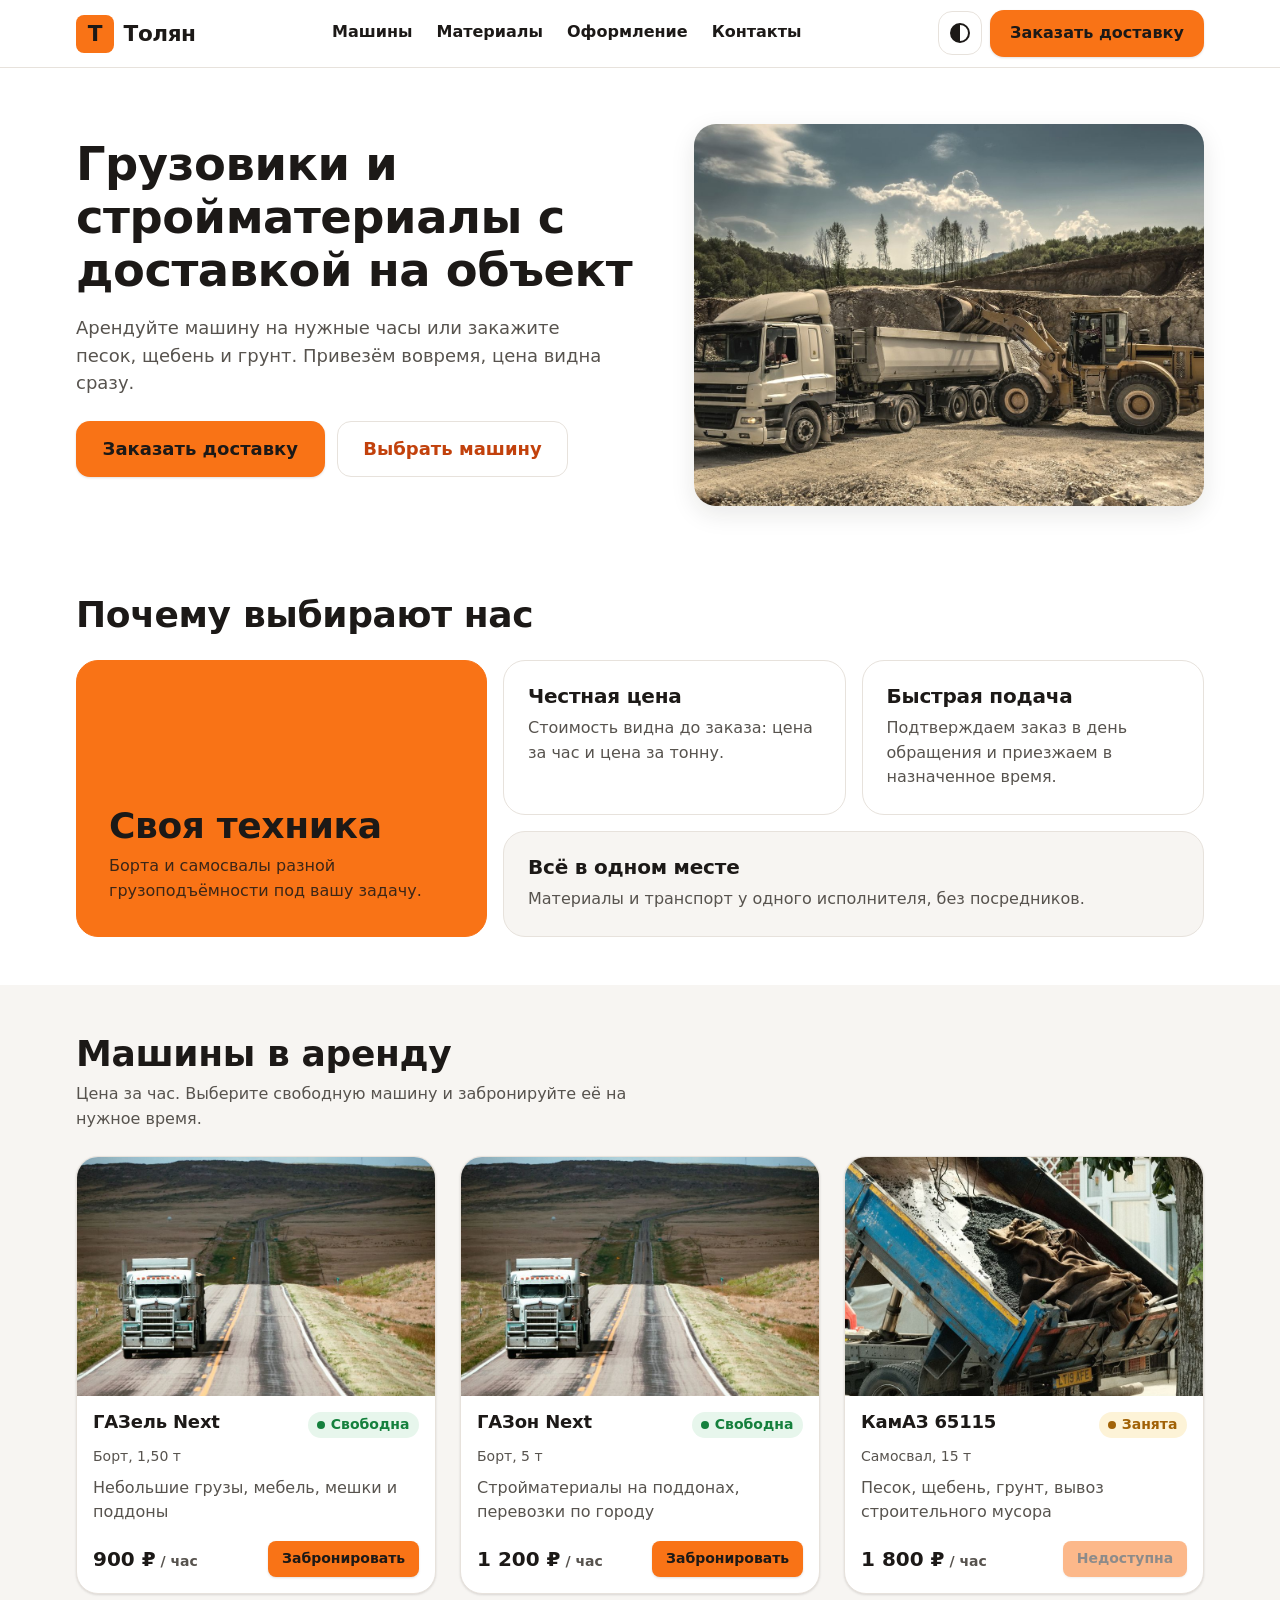
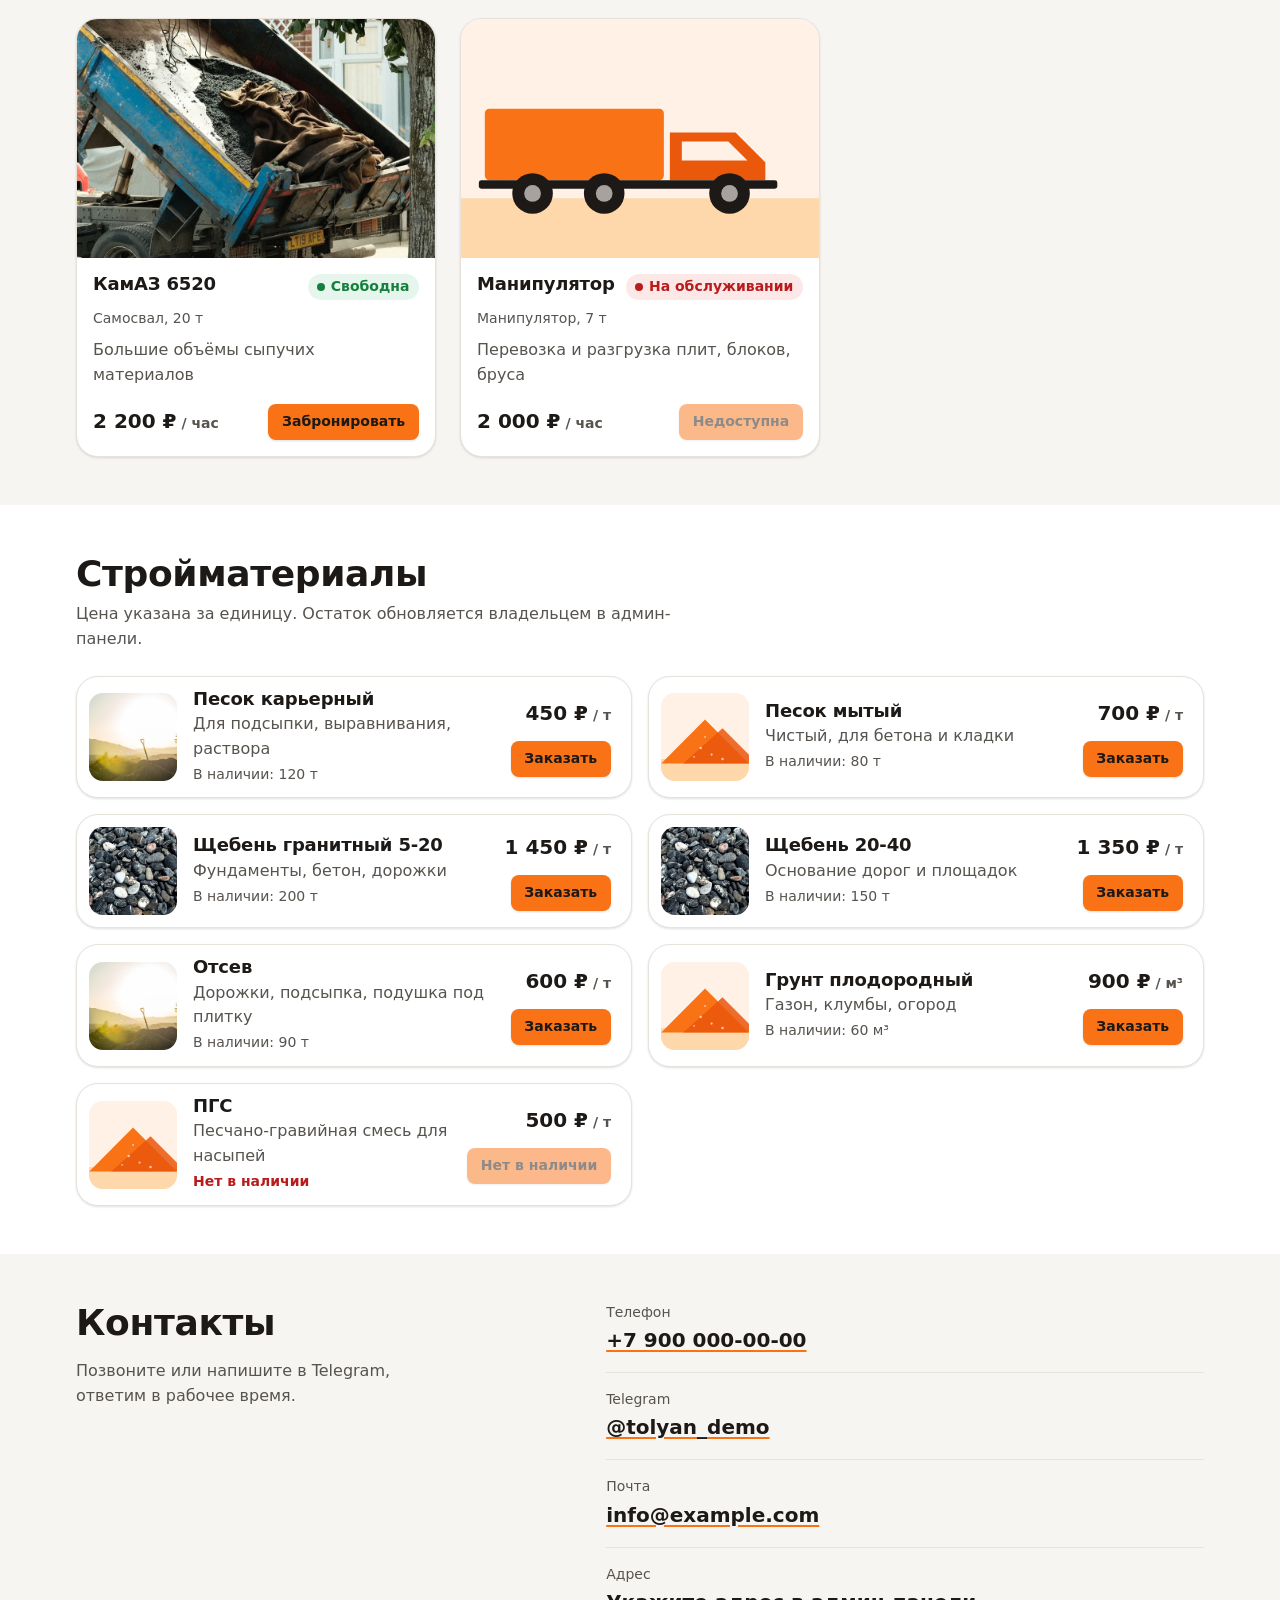
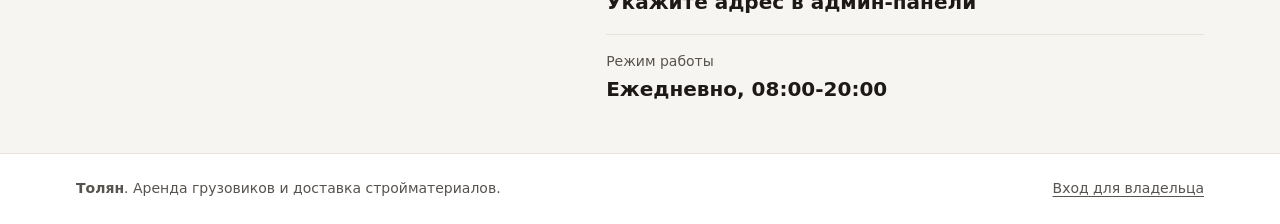
==== index.html @ a89f0455 "Stage 2: public page (hero, advantages, trucks, materials, contacts) Co-Authored-By: Claude Sonnet 5" ====
<!doctype html>
<html lang="ru" data-theme="light">
<head>
  <meta charset="utf-8">
  <meta name="viewport" content="width=device-width, initial-scale=1">
  <title>Толян: аренда грузовиков и доставка стройматериалов</title>
  <meta name="description" content="Аренда грузовиков по часам и доставка песка, щебня, отсева и грунта. Цены и наличие видны сразу, заказ за пару минут.">
  <meta name="theme-color" content="#f97316">
  <link rel="icon" href="data:image/svg+xml,%3Csvg xmlns='http://www.w3.org/2000/svg' viewBox='0 0 32 32'%3E%3Crect width='32' height='32' rx='7' fill='%23f97316'/%3E%3Ctext x='16' y='23' font-family='Arial' font-weight='800' font-size='20' text-anchor='middle' fill='%231c1917'%3E%D0%A2%3C/text%3E%3C/svg%3E">
  <link rel="preload" as="image" href="assets/img/hero.jpg">
  <link rel="stylesheet" href="css/tokens.css">
  <link rel="stylesheet" href="css/base.css">
  <link rel="stylesheet" href="css/site.css">
  <script src="js/theme.js"></script>
</head>
<body>
  <a class="skip-link" href="#main">К содержимому</a>

  <header class="site-header" id="top">
    <div class="container header-inner">
      <a class="logo" href="#top" aria-label="Толян, на главную">
        <span class="logo-mark" aria-hidden="true">Т</span>
        <span class="logo-text" data-setting="company_name">Толян</span>
      </a>

      <nav class="main-nav" id="main-nav" aria-label="Разделы сайта">
        <a href="#trucks">Машины</a>
        <a href="#materials">Материалы</a>
        <a href="#order">Оформление</a>
        <a href="#contacts">Контакты</a>
      </nav>

      <div class="header-actions">
        <button class="icon-btn theme-toggle" type="button" data-theme-toggle aria-pressed="false" aria-label="Включить тёмную тему">
          <span class="theme-icon" aria-hidden="true"></span>
        </button>
        <a class="btn btn-primary header-cta" href="#order">Заказать доставку</a>
        <button class="icon-btn nav-toggle" type="button" id="nav-toggle" aria-expanded="false" aria-controls="main-nav" aria-label="Открыть меню">
          <span class="burger" aria-hidden="true"></span>
        </button>
      </div>
    </div>
  </header>

  <main id="main">
    <section class="hero">
      <div class="container hero-grid">
        <div class="hero-copy">
          <h1 data-setting="hero_title">Грузовики и стройматериалы с доставкой на объект</h1>
          <p class="hero-lead" data-setting="hero_subtitle">Арендуйте машину на нужные часы или закажите песок, щебень и грунт. Привезём вовремя, цена видна сразу.</p>
          <div class="hero-cta">
            <a class="btn btn-primary btn-lg" href="#order">Заказать доставку</a>
            <a class="btn btn-outline btn-lg" href="#trucks">Выбрать машину</a>
          </div>
        </div>
        <figure class="hero-media">
          <img id="hero-image" src="assets/img/hero.jpg" width="1400" height="933"
               alt="Самосвал загружается щебнем из ковша фронтального погрузчика в карьере" fetchpriority="high">
        </figure>
      </div>
    </section>

    <section class="section" id="advantages" aria-labelledby="adv-title">
      <div class="container">
        <h2 id="adv-title" class="reveal">Почему выбирают нас</h2>
        <div class="adv-grid" id="adv-grid"></div>
      </div>
    </section>

    <section class="section section-alt" id="trucks" aria-labelledby="trucks-title">
      <div class="container">
        <div class="section-head reveal">
          <h2 id="trucks-title">Машины в аренду</h2>
          <p class="muted">Цена за час. Выберите свободную машину и забронируйте её на нужное время.</p>
        </div>
        <div class="truck-grid" id="truck-grid" aria-live="polite">
          <div class="skeleton skeleton-card"></div><div class="skeleton skeleton-card"></div><div class="skeleton skeleton-card"></div>
        </div>
      </div>
    </section>

    <section class="section" id="materials" aria-labelledby="materials-title">
      <div class="container">
        <div class="section-head reveal">
          <h2 id="materials-title">Стройматериалы</h2>
          <p class="muted">Цена указана за единицу. Остаток обновляется владельцем в админ-панели.</p>
        </div>
        <div class="material-grid" id="material-grid" aria-live="polite">
          <div class="skeleton skeleton-row"></div><div class="skeleton skeleton-row"></div><div class="skeleton skeleton-row"></div><div class="skeleton skeleton-row"></div>
        </div>
      </div>
    </section>

    <!-- Секция #order (форма доставки) добавляется на этапе 3. -->

    <section class="section section-alt" id="contacts" aria-labelledby="contacts-title">
      <div class="container contacts-grid">
        <div class="reveal">
          <h2 id="contacts-title">Контакты</h2>
          <p class="muted contacts-lead">Позвоните или напишите в Telegram, ответим в рабочее время.</p>
        </div>
        <dl class="contact-list reveal" id="contact-list"></dl>
      </div>
    </section>
  </main>

  <footer class="site-footer">
    <div class="container footer-inner">
      <span><strong data-setting="company_name">Толян</strong>. <span data-setting="footer_text">Аренда грузовиков и доставка стройматериалов.</span></span>
      <a href="admin.html">Вход для владельца</a>
    </div>
  </footer>

  <div class="toast-host" id="toast-host" role="status" aria-live="polite"></div>

  <script src="js/config.js"></script>
  <script src="js/lib/calc.js"></script>
  <script src="js/lib/validate.js"></script>
  <script src="js/lib/order-message.js"></script>
  <script src="js/seed.js"></script>
  <script src="js/store.js"></script>
  <script src="js/ui.js"></script>
  <script src="js/site.js"></script>
</body>
</html>
---- css/tokens.css ----
/* Дизайн-токены «Толян»: светлая тема по умолчанию, тёмная через [data-theme="dark"]. */
:root {
  color-scheme: light;

  --bg: #ffffff;
  --surface: #ffffff;
  --surface-2: #f7f5f2;
  --text: #1c1917;
  --muted: #57534e;
  --border: #e7e2dc;

  --accent: #f97316;          /* заливки: на нём тёмный текст, контраст ~7:1 */
  --accent-hover: #ea580c;
  --on-accent: #1c1917;
  --accent-text: #c2410c;     /* оранжевый текст на светлом фоне, контраст ~5.2:1 */
  --accent-soft: #fff1e6;

  --ok: #15803d;      --ok-soft: #e7f6ec;
  --warn: #a16207;    --warn-soft: #fdf3d7;
  --danger: #b91c1c;  --danger-soft: #fde8e8;

  --shadow-sm: 0 1px 2px rgba(28, 25, 23, .06), 0 1px 3px rgba(28, 25, 23, .08);
  --shadow-md: 0 8px 24px rgba(28, 25, 23, .10);
  --focus: 0 0 0 3px rgba(249, 115, 22, .45);

  --font: system-ui, -apple-system, "Segoe UI", Roboto, "Helvetica Neue", Arial, sans-serif;
  --fs-sm: .875rem;
  --fs-base: 1rem;
  --fs-lg: 1.125rem;
  --fs-h3: 1.25rem;
  --fs-h2: clamp(1.6rem, 1.2rem + 1.6vw, 2.25rem);
  --fs-h1: clamp(2rem, 1.3rem + 3vw, 3.5rem);

  --r-sm: 8px;
  --r-md: 14px;
  --r-lg: 22px;

  --space-1: .25rem; --space-2: .5rem; --space-3: .75rem; --space-4: 1rem;
  --space-5: 1.5rem; --space-6: 2rem; --space-7: 3rem; --space-8: 5rem;

  --container: 1160px;
  --gutter: 16px;
  --ease: cubic-bezier(.2, .7, .2, 1);
  --t: 200ms;
}

:root[data-theme="dark"] {
  color-scheme: dark;

  --bg: #12100e;
  --surface: #1b1816;
  --surface-2: #231f1c;
  --text: #f5f2ee;
  --muted: #b3aca4;
  --border: #36302b;

  --accent-text: #fb923c;
  --accent-soft: #3a2413;

  --ok: #4ade80;      --ok-soft: #12301e;
  --warn: #facc15;    --warn-soft: #362c0c;
  --danger: #f87171;  --danger-soft: #3a1515;

  --shadow-sm: 0 1px 2px rgba(0, 0, 0, .4);
  --shadow-md: 0 8px 24px rgba(0, 0, 0, .45);
}
---- css/base.css ----
/* Общая база: reset, типографика, кнопки, формы, карточки, модальные окна, toast, анимации. */
*, *::before, *::after { box-sizing: border-box; }
html { -webkit-text-size-adjust: 100%; scroll-behavior: smooth; scroll-padding-top: 84px; }
body {
  margin: 0; font-family: var(--font); font-size: var(--fs-base); line-height: 1.55;
  color: var(--text); background: var(--bg);
  transition: background-color var(--t) var(--ease), color var(--t) var(--ease);
}
img, svg { max-width: 100%; display: block; }
h1, h2, h3, p { margin: 0; }
h1, h2, h3 { line-height: 1.15; letter-spacing: -.01em; }
h1 { font-size: var(--fs-h1); font-weight: 800; }
h2 { font-size: var(--fs-h2); font-weight: 800; }
h3 { font-size: var(--fs-h3); font-weight: 700; }
a { color: var(--accent-text); text-underline-offset: 3px; }
button, input, select, textarea { font: inherit; color: inherit; }
:focus-visible { outline: none; box-shadow: var(--focus); border-radius: var(--r-sm); }
.container { width: 100%; max-width: var(--container); margin-inline: auto; padding-inline: var(--gutter); }
.sr-only { position: absolute; width: 1px; height: 1px; overflow: hidden; clip: rect(0 0 0 0); white-space: nowrap; }
[hidden] { display: none !important; }
.muted { color: var(--muted); }

/* Кнопки */
.btn {
  display: inline-flex; align-items: center; justify-content: center; gap: .5rem;
  min-height: 44px; padding: .65rem 1.2rem; border: 1px solid transparent; border-radius: var(--r-md);
  font-weight: 700; text-decoration: none; cursor: pointer; background: none;
  transition: transform var(--t) var(--ease), background-color var(--t) var(--ease),
              border-color var(--t) var(--ease), box-shadow var(--t) var(--ease);
}
.btn:hover { transform: translateY(-1px); }
.btn:active { transform: translateY(0); }
.btn[disabled], .btn[aria-disabled="true"] { opacity: .5; cursor: not-allowed; transform: none; }
.btn-primary { background: var(--accent); color: var(--on-accent); box-shadow: var(--shadow-sm); }
.btn-primary:hover { background: var(--accent-hover); box-shadow: var(--shadow-md); }
.btn-outline { border-color: var(--border); background: var(--surface); }
.btn-outline:hover { border-color: var(--accent); }
.btn-ghost:hover { background: var(--surface-2); }
.btn-danger { color: var(--danger); border-color: var(--border); background: var(--surface); }
.btn-danger:hover { border-color: var(--danger); background: var(--danger-soft); }
.btn-sm { min-height: 36px; padding: .35rem .8rem; font-size: var(--fs-sm); border-radius: var(--r-sm); }
.btn-lg { min-height: 52px; padding: .8rem 1.6rem; font-size: var(--fs-lg); }
.icon-btn {
  display: inline-grid; place-items: center; width: 44px; height: 44px; border-radius: var(--r-md);
  border: 1px solid var(--border); background: var(--surface); cursor: pointer;
  transition: border-color var(--t) var(--ease), background-color var(--t) var(--ease);
}
.icon-btn:hover { border-color: var(--accent); }

/* Формы */
.field { display: grid; gap: var(--space-2); }
.field > label, .label { font-weight: 600; font-size: var(--fs-sm); }
.input, .select, .textarea {
  width: 100%; min-height: 46px; padding: .6rem .85rem; border-radius: var(--r-sm);
  border: 1px solid var(--border); background: var(--surface);
  transition: border-color var(--t) var(--ease), box-shadow var(--t) var(--ease);
}
.textarea { min-height: 92px; resize: vertical; }
.input:hover, .select:hover, .textarea:hover { border-color: var(--muted); }
.input:focus, .select:focus, .textarea:focus { outline: none; border-color: var(--accent); box-shadow: var(--focus); }
.field.has-error .input, .field.has-error .select, .field.has-error .textarea { border-color: var(--danger); }
.field-error { color: var(--danger); font-size: var(--fs-sm); min-height: 0; }
.field-hint { color: var(--muted); font-size: var(--fs-sm); }
.form-grid { display: grid; gap: var(--space-4); }
@media (min-width: 640px) { .form-grid.cols-2 { grid-template-columns: 1fr 1fr; } .span-2 { grid-column: 1 / -1; } }
.form-alert {
  padding: .75rem 1rem; border-radius: var(--r-sm); background: var(--danger-soft);
  color: var(--danger); font-weight: 600;
}

/* Карточки и бейджи */
.card {
  background: var(--surface); border: 1px solid var(--border); border-radius: var(--r-lg);
  box-shadow: var(--shadow-sm); overflow: hidden;
  transition: transform var(--t) var(--ease), box-shadow var(--t) var(--ease), border-color var(--t) var(--ease);
}
.card.is-hoverable:hover { transform: translateY(-3px); box-shadow: var(--shadow-md); border-color: var(--accent); }
.badge {
  display: inline-flex; align-items: center; gap: .35rem; padding: .15rem .6rem; border-radius: 999px;
  font-size: var(--fs-sm); font-weight: 700; background: var(--surface-2); color: var(--muted);
}
.badge::before { content: ""; width: .5rem; height: .5rem; border-radius: 50%; background: currentColor; }
.badge-ok { background: var(--ok-soft); color: var(--ok); }
.badge-warn { background: var(--warn-soft); color: var(--warn); }
.badge-danger { background: var(--danger-soft); color: var(--danger); }
.badge-accent { background: var(--accent-soft); color: var(--accent-text); }

/* Модальное окно */
.modal-backdrop {
  position: fixed; inset: 0; z-index: 100; display: grid; place-items: center; padding: var(--space-4);
  background: rgba(12, 10, 9, .55); backdrop-filter: blur(3px);
  animation: fade-in var(--t) var(--ease);
}
.modal {
  width: 100%; max-width: 520px; max-height: calc(100dvh - 2rem); overflow: auto;
  background: var(--surface); border: 1px solid var(--border); border-radius: var(--r-lg);
  box-shadow: var(--shadow-md); padding: var(--space-5);
  animation: pop-in 260ms var(--ease);
}
.modal-head { display: flex; align-items: start; justify-content: space-between; gap: var(--space-4); margin-bottom: var(--space-4); }
.modal-actions { display: flex; flex-wrap: wrap; gap: var(--space-3); margin-top: var(--space-5); }
body.modal-open { overflow: hidden; }

/* Toast */
.toast-host { position: fixed; z-index: 200; right: var(--gutter); bottom: var(--gutter); display: grid; gap: .5rem; max-width: min(420px, calc(100vw - 2 * var(--gutter))); }
.toast {
  padding: .75rem 1rem; border-radius: var(--r-md); background: var(--text); color: var(--bg);
  box-shadow: var(--shadow-md); font-weight: 600; animation: pop-in 220ms var(--ease);
}
.toast.is-error { background: var(--danger); color: #fff; }

/* Анимации */
@keyframes fade-in { from { opacity: 0; } to { opacity: 1; } }
@keyframes pop-in { from { opacity: 0; transform: translateY(10px) scale(.98); } to { opacity: 1; transform: none; } }
.reveal { opacity: 0; transform: translateY(18px); transition: opacity 600ms var(--ease), transform 600ms var(--ease); }
.reveal.is-visible { opacity: 1; transform: none; }

@media (prefers-reduced-motion: reduce) {
  html { scroll-behavior: auto; }
  *, *::before, *::after { animation-duration: .001ms !important; transition-duration: .001ms !important; }
  .reveal { opacity: 1; transform: none; }
  .btn:hover, .card.is-hoverable:hover { transform: none; }
}
---- css/site.css ----
/* Публичная страница. Радиусы: кнопки и поля 8-14px, карточки и фото 22px (правило из tokens.css). */
.skip-link {
  position: absolute; left: var(--gutter); top: -60px; z-index: 300; padding: .6rem 1rem;
  background: var(--text); color: var(--bg); border-radius: var(--r-sm); transition: top var(--t) var(--ease);
}
.skip-link:focus { top: var(--gutter); }

/* Шапка */
.site-header {
  position: sticky; top: 0; z-index: 50; height: 68px;
  background: color-mix(in srgb, var(--bg) 90%, transparent);
  backdrop-filter: blur(10px); -webkit-backdrop-filter: blur(10px);
  border-bottom: 1px solid var(--border);
}
.header-inner { display: flex; align-items: center; justify-content: space-between; gap: var(--space-4); height: 100%; }
.logo { display: inline-flex; align-items: center; gap: .6rem; text-decoration: none; color: var(--text); font-weight: 800; font-size: 1.35rem; letter-spacing: -.02em; }
.logo-mark {
  display: grid; place-items: center; width: 38px; height: 38px; border-radius: var(--r-sm);
  background: var(--accent); color: var(--on-accent); font-weight: 800;
}
.main-nav { display: none; gap: var(--space-5); }
.main-nav a { color: var(--text); text-decoration: none; font-weight: 600; padding: .4rem 0; border-bottom: 2px solid transparent; transition: border-color var(--t) var(--ease), color var(--t) var(--ease); }
.main-nav a:hover { border-color: var(--accent); color: var(--accent-text); }
.header-actions { display: flex; align-items: center; gap: var(--space-2); }
.header-cta { display: none; }

.theme-icon { width: 20px; height: 20px; border-radius: 50%; border: 2px solid var(--text); background: linear-gradient(90deg, var(--text) 50%, transparent 50%); }
.burger, .burger::before, .burger::after { display: block; width: 20px; height: 2px; background: var(--text); border-radius: 2px; transition: transform var(--t) var(--ease), opacity var(--t) var(--ease); }
.burger { position: relative; }
.burger::before, .burger::after { content: ""; position: absolute; left: 0; }
.burger::before { top: -6px; } .burger::after { top: 6px; }
.nav-toggle[aria-expanded="true"] .burger { background: transparent; }
.nav-toggle[aria-expanded="true"] .burger::before { transform: translateY(6px) rotate(45deg); }
.nav-toggle[aria-expanded="true"] .burger::after { transform: translateY(-6px) rotate(-45deg); }

@media (max-width: 899px) {
  .main-nav {
    position: absolute; top: 68px; left: 0; right: 0; flex-direction: column; gap: 0;
    background: var(--bg); border-bottom: 1px solid var(--border); box-shadow: var(--shadow-md);
    padding: var(--space-2) var(--gutter) var(--space-4);
  }
  .main-nav.is-open { display: flex; }
  .main-nav a { padding: .9rem 0; border-bottom: 1px solid var(--border); font-size: var(--fs-lg); }
}
@media (min-width: 900px) {
  .main-nav { display: flex; }
  .header-cta { display: inline-flex; }
  .nav-toggle { display: none; }
}

/* Герой: текст слева, фото справа */
.hero { padding: var(--space-6) 0 var(--space-7); }
.hero-grid { display: grid; gap: var(--space-6); align-items: center; }
.hero-copy { display: grid; gap: var(--space-4); }
.hero h1 { font-size: clamp(2rem, 1.2rem + 2.2vw, 2.9rem); }
.hero-lead { font-size: var(--fs-lg); color: var(--muted); max-width: 46ch; }
.hero-cta { display: flex; flex-wrap: wrap; gap: var(--space-3); margin-top: var(--space-2); }
.hero-media { margin: 0; }
.hero-media img { width: 100%; height: auto; aspect-ratio: 3 / 2; object-fit: cover; border-radius: var(--r-lg); box-shadow: var(--shadow-md); }
@media (min-width: 900px) {
  .hero { padding: var(--space-7) 0; }
  .hero-grid { grid-template-columns: 1.15fr 1fr; gap: var(--space-6); }
  .hero-media img { aspect-ratio: 4 / 3; transform: translateY(8px); }
}

/* Секции */
.section { padding: var(--space-7) 0; }
.section-alt { background: var(--surface-2); }
.section h2 { margin-bottom: var(--space-4); }
.section-head { display: grid; gap: var(--space-2); margin-bottom: var(--space-5); }
.section-head h2 { margin-bottom: 0; }
.section-head p { max-width: 60ch; }

/* Преимущества: асимметричная сетка, 4 блока = 4 ячейки */
.adv-grid { display: grid; gap: var(--space-4); margin-top: var(--space-5); }
.adv-item { padding: var(--space-5); border-radius: var(--r-lg); border: 1px solid var(--border); background: var(--surface); display: grid; gap: var(--space-2); align-content: start; }
.adv-item h3 { font-size: var(--fs-h3); }
.adv-item p { color: var(--muted); }
.adv-item:nth-child(1) { background: var(--accent); border-color: var(--accent); color: var(--on-accent); }
.adv-item:nth-child(1) p { color: var(--on-accent); opacity: .85; }
.adv-item:nth-child(1) h3 { font-size: var(--fs-h2); }
.adv-item:nth-child(4) { background: var(--surface-2); }
@media (min-width: 900px) {
  .adv-grid { grid-template-columns: 1.2fr 1fr 1fr; grid-template-rows: auto auto; }
  .adv-item:nth-child(1) { grid-row: 1 / 3; padding: var(--space-6); align-content: end; }
  .adv-item:nth-child(4) { grid-column: 2 / 4; }
}

/* Машины */
.truck-grid { display: grid; gap: var(--space-5); grid-template-columns: repeat(auto-fill, minmax(min(100%, 300px), 1fr)); }
.truck-card { display: flex; flex-direction: column; }
.truck-card img { width: 100%; aspect-ratio: 3 / 2; object-fit: cover; background: var(--surface-2); }
.truck-body { display: grid; gap: var(--space-2); padding: var(--space-4); flex: 1; align-content: start; }
.truck-title { display: flex; align-items: start; justify-content: space-between; gap: var(--space-2); }
.truck-title h3 { font-size: var(--fs-lg); }
.truck-meta { color: var(--muted); font-size: var(--fs-sm); }
.truck-foot { display: flex; align-items: center; justify-content: space-between; gap: var(--space-3); padding: 0 var(--space-4) var(--space-4); }
.price { font-weight: 800; font-size: var(--fs-h3); white-space: nowrap; }
.price small { font-size: var(--fs-sm); font-weight: 600; color: var(--muted); }

/* Материалы: горизонтальные строки, другая композиция, чем у машин */
.material-grid { display: grid; gap: var(--space-4); grid-template-columns: repeat(auto-fill, minmax(min(100%, 440px), 1fr)); }
.material-row { display: grid; grid-template-columns: 88px 1fr; gap: var(--space-4); padding: var(--space-3); align-items: center; }
.material-row img { width: 88px; height: 88px; object-fit: cover; border-radius: var(--r-md); background: var(--surface-2); }
.material-main { display: grid; gap: .15rem; min-width: 0; }
.material-main h3 { font-size: var(--fs-lg); }
.material-stock { font-size: var(--fs-sm); color: var(--muted); }
.material-stock.is-out { color: var(--danger); font-weight: 600; }
.material-buy { grid-column: 1 / -1; display: flex; align-items: center; justify-content: space-between; gap: var(--space-3); padding: 0 var(--space-1) var(--space-1); }
@media (min-width: 560px) {
  .material-row { grid-template-columns: 88px 1fr auto; }
  .material-buy { grid-column: auto; flex-direction: column; align-items: flex-end; padding: 0 var(--space-2) 0 0; }
}

/* Скелетоны и пустое состояние */
.skeleton { border-radius: var(--r-lg); background: linear-gradient(90deg, var(--surface-2) 25%, var(--border) 50%, var(--surface-2) 75%); background-size: 200% 100%; animation: shimmer 1.4s linear infinite; }
.skeleton-card { height: 340px; } .skeleton-row { height: 112px; }
@keyframes shimmer { from { background-position: 200% 0; } to { background-position: -200% 0; } }
.empty-state { grid-column: 1 / -1; padding: var(--space-6); border: 1px dashed var(--border); border-radius: var(--r-lg); text-align: center; color: var(--muted); }

/* Контакты */
.contacts-grid { display: grid; gap: var(--space-6); }
.contacts-lead { margin-top: var(--space-2); max-width: 36ch; }
.contact-list { margin: 0; display: grid; gap: var(--space-4); }
.contact-item { display: grid; gap: .1rem; padding-bottom: var(--space-4); border-bottom: 1px solid var(--border); }
.contact-item:last-child { border-bottom: 0; padding-bottom: 0; }
.contact-item dt { color: var(--muted); font-size: var(--fs-sm); }
.contact-item dd { margin: 0; font-size: var(--fs-h3); font-weight: 700; overflow-wrap: anywhere; }
.contact-item a { color: var(--text); text-decoration-color: var(--accent); text-decoration-thickness: 2px; }
.contact-item a:hover { color: var(--accent-text); }
@media (min-width: 900px) { .contacts-grid { grid-template-columns: 1fr 1.2fr; } }

/* Подвал */
.site-footer { padding: var(--space-5) 0; border-top: 1px solid var(--border); color: var(--muted); font-size: var(--fs-sm); }
.footer-inner { display: flex; flex-wrap: wrap; justify-content: space-between; gap: var(--space-3); }
.site-footer a { color: var(--muted); }
.site-footer a:hover { color: var(--accent-text); }
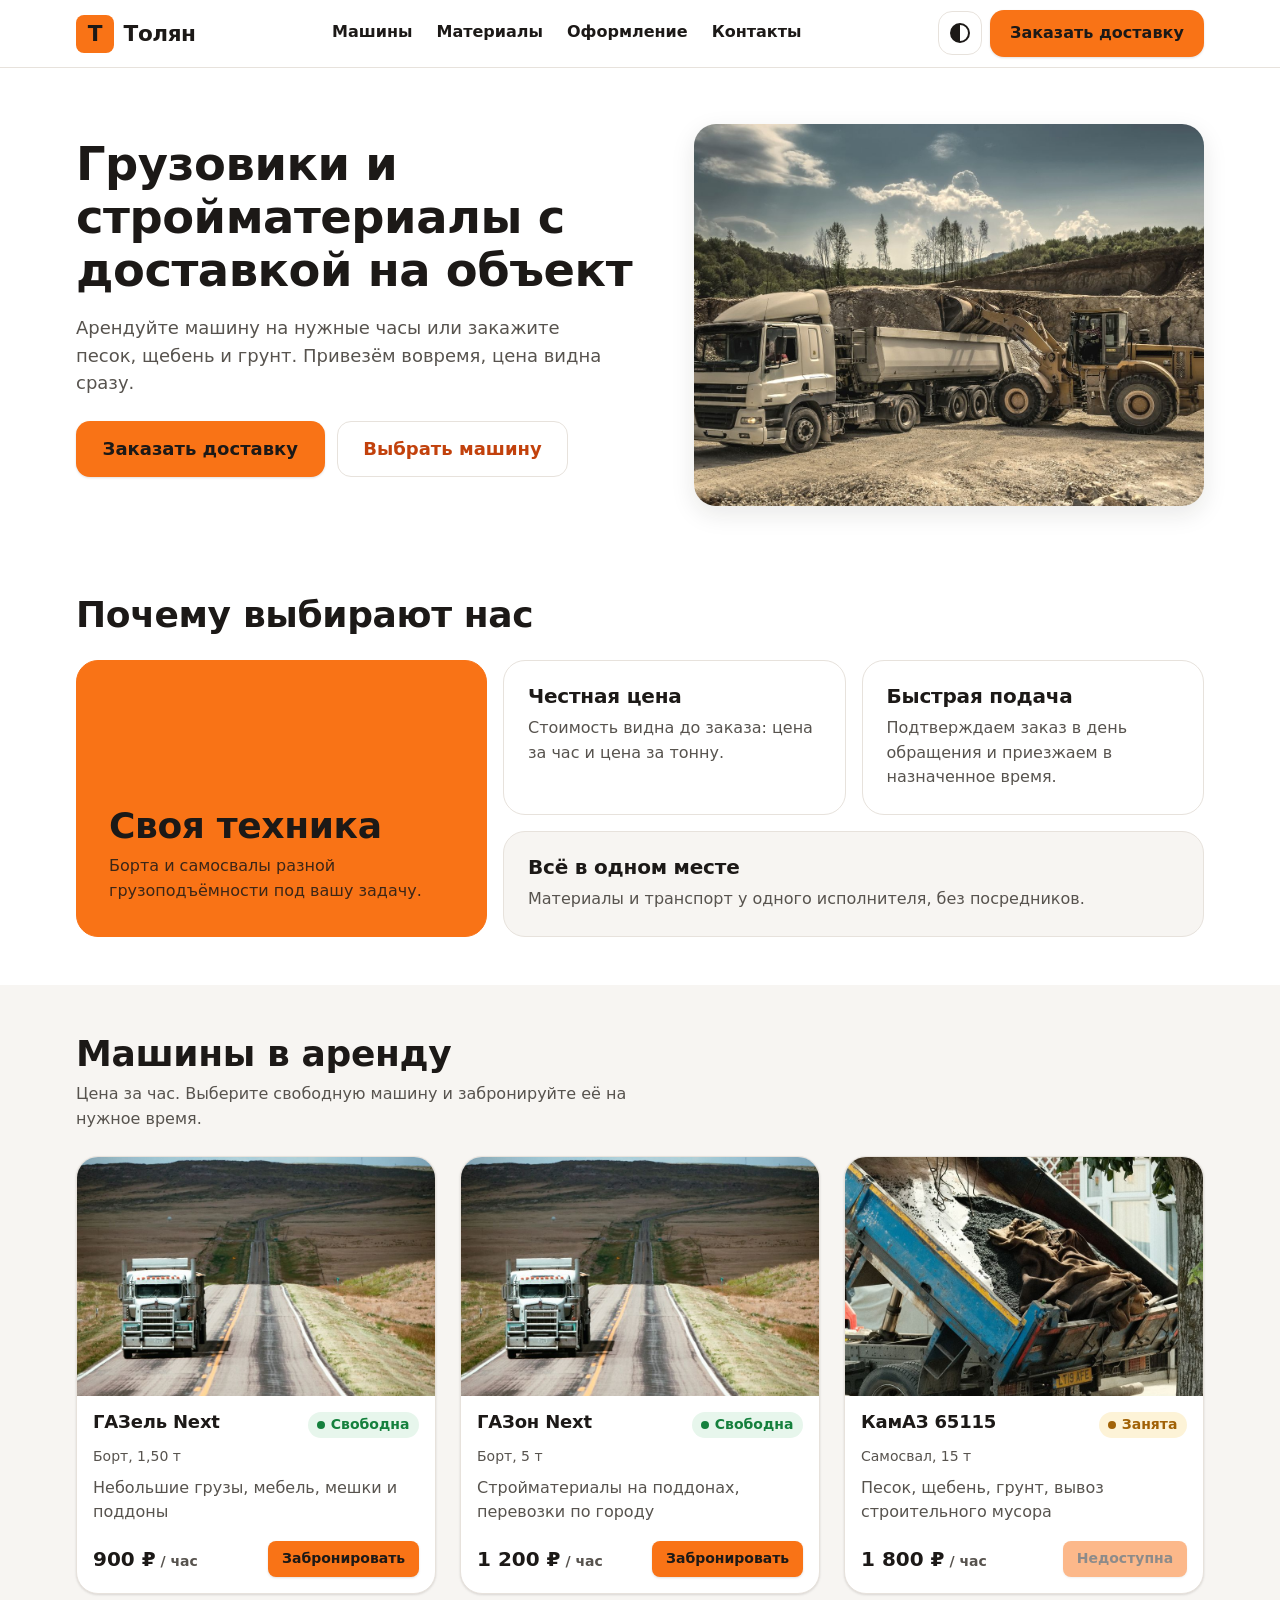
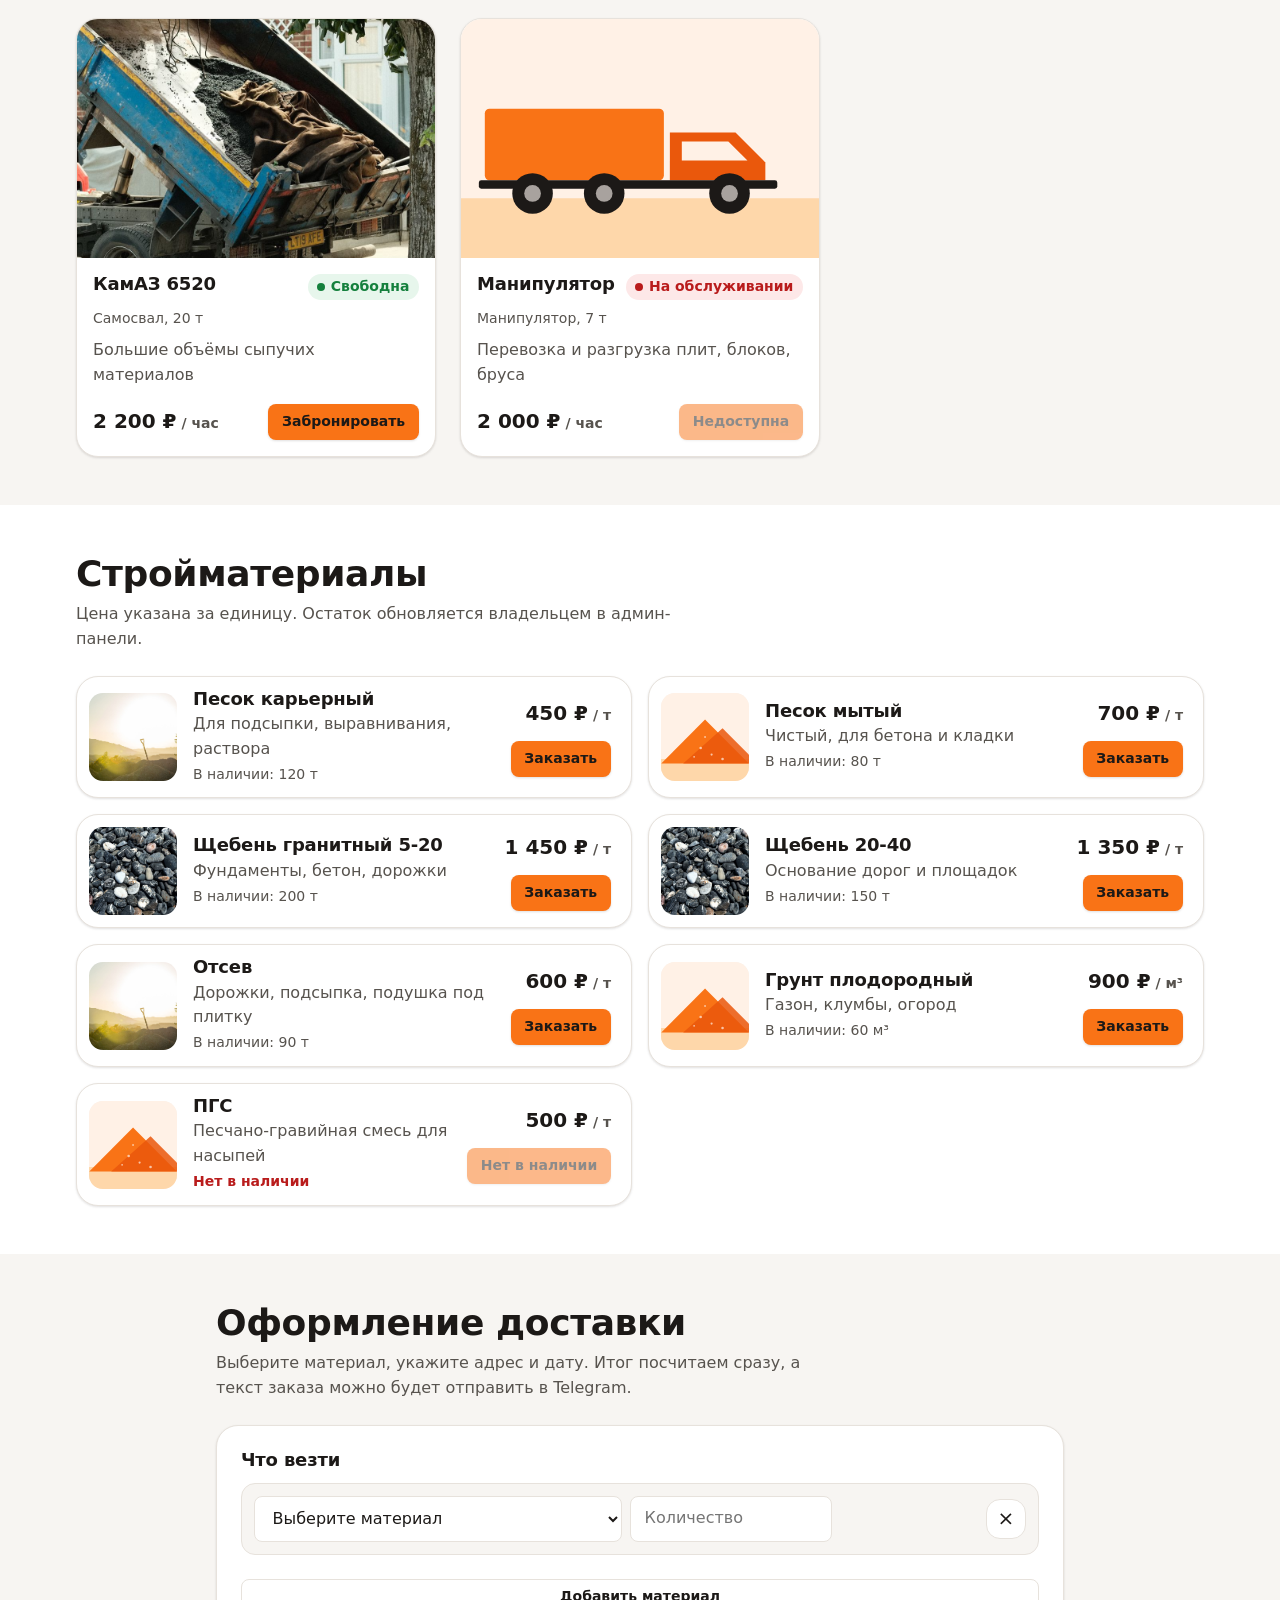
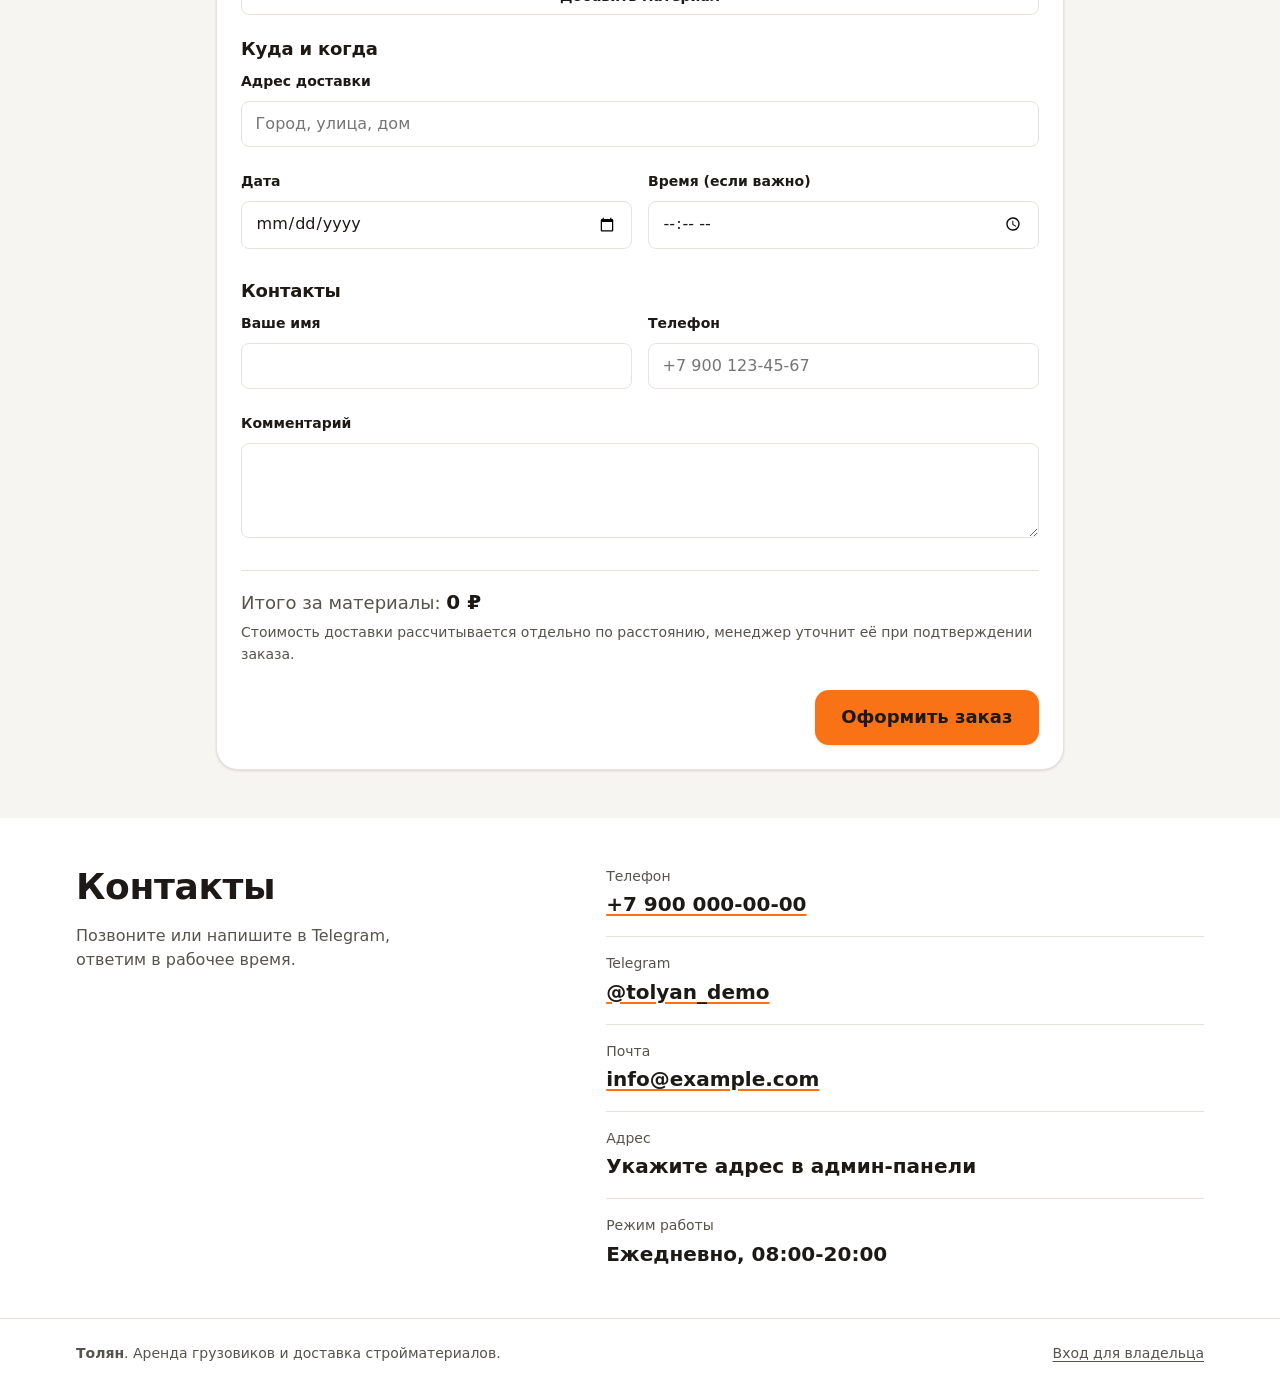
==== commit 1adc2f97: "Stage 3: orders (truck booking, delivery form, done modal, Telegram) Co-Authored-By: Claude Sonnet 5" ====
--- a/index.html
+++ b/index.html
@@ -91,9 +91,17 @@
       </div>
     </section>
 
-    <!-- Секция #order (форма доставки) добавляется на этапе 3. -->
+    <section class="section section-alt" id="order" aria-labelledby="order-title">
+      <div class="container order-wrap">
+        <div class="section-head reveal">
+          <h2 id="order-title">Оформление доставки</h2>
+          <p class="muted">Выберите материал, укажите адрес и дату. Итог посчитаем сразу, а текст заказа можно будет отправить в Telegram.</p>
+        </div>
+        <div id="delivery-host"><div class="skeleton skeleton-card"></div></div>
+      </div>
+    </section>
 
-    <section class="section section-alt" id="contacts" aria-labelledby="contacts-title">
+    <section class="section" id="contacts" aria-labelledby="contacts-title">
       <div class="container contacts-grid">
         <div class="reveal">
           <h2 id="contacts-title">Контакты</h2>
@@ -121,5 +129,6 @@
   <script src="js/store.js"></script>
   <script src="js/ui.js"></script>
   <script src="js/site.js"></script>
+  <script src="js/orders.js"></script>
 </body>
 </html>
--- a/css/site.css
+++ b/css/site.css
@@ -118,6 +118,38 @@
 @keyframes shimmer { from { background-position: 200% 0; } to { background-position: -200% 0; } }
 .empty-state { grid-column: 1 / -1; padding: var(--space-6); border: 1px dashed var(--border); border-radius: var(--r-lg); text-align: center; color: var(--muted); }
 
+/* Оформление доставки и модальные формы */
+.order-wrap { max-width: 880px; }
+.order-card { display: grid; gap: var(--space-5); padding: var(--space-5); background: var(--surface); border: 1px solid var(--border); border-radius: var(--r-lg); box-shadow: var(--shadow-sm); }
+.order-block { display: grid; gap: var(--space-3); }
+.order-block h3 { font-size: var(--fs-lg); }
+.lines { display: grid; gap: var(--space-3); }
+.line-row { display: grid; gap: var(--space-2); grid-template-columns: 1fr auto; align-items: center; padding: var(--space-3); border: 1px solid var(--border); border-radius: var(--r-md); background: var(--surface-2); }
+.line-row .select { grid-column: 1 / -1; }
+.line-qty { display: flex; align-items: center; gap: var(--space-2); min-width: 0; }
+.line-qty .input { min-width: 0; }
+.line-unit { min-width: 2ch; }
+.line-sum { font-weight: 700; text-align: right; grid-column: 1 / 2; }
+.line-remove { width: 40px; height: 40px; font-size: 1.25rem; }
+@media (min-width: 640px) {
+  .line-row { grid-template-columns: minmax(0, 1.6fr) minmax(0, 1fr) 110px 40px; }
+  .line-row .select { grid-column: auto; }
+  .line-sum { grid-column: auto; }
+}
+.order-total { display: grid; gap: var(--space-1); font-size: var(--fs-lg); padding-top: var(--space-4); border-top: 1px solid var(--border); }
+.order-total strong { font-size: var(--fs-h3); }
+.order-submit { display: flex; justify-content: flex-end; }
+.modal-form { margin-top: var(--space-3); }
+.order-text { font-family: ui-monospace, "Cascadia Mono", Consolas, monospace; font-size: var(--fs-sm); line-height: 1.5; margin: var(--space-3) 0; }
+.done-note { margin-top: var(--space-2); }
+.summary-list { margin: 0; display: grid; gap: var(--space-3); }
+.summary-list > div { display: grid; gap: .1rem; padding-bottom: var(--space-3); border-bottom: 1px solid var(--border); }
+.summary-list dt { color: var(--muted); font-size: var(--fs-sm); }
+.summary-list dd { margin: 0; font-weight: 600; overflow-wrap: anywhere; }
+.modal-title { font-size: var(--fs-h3); }
+.modal .form-alert { margin-top: var(--space-3); display: grid; gap: var(--space-2); justify-items: start; }
+.order-card .form-alert { display: grid; gap: var(--space-2); justify-items: start; }
+
 /* Контакты */
 .contacts-grid { display: grid; gap: var(--space-6); }
 .contacts-lead { margin-top: var(--space-2); max-width: 36ch; }
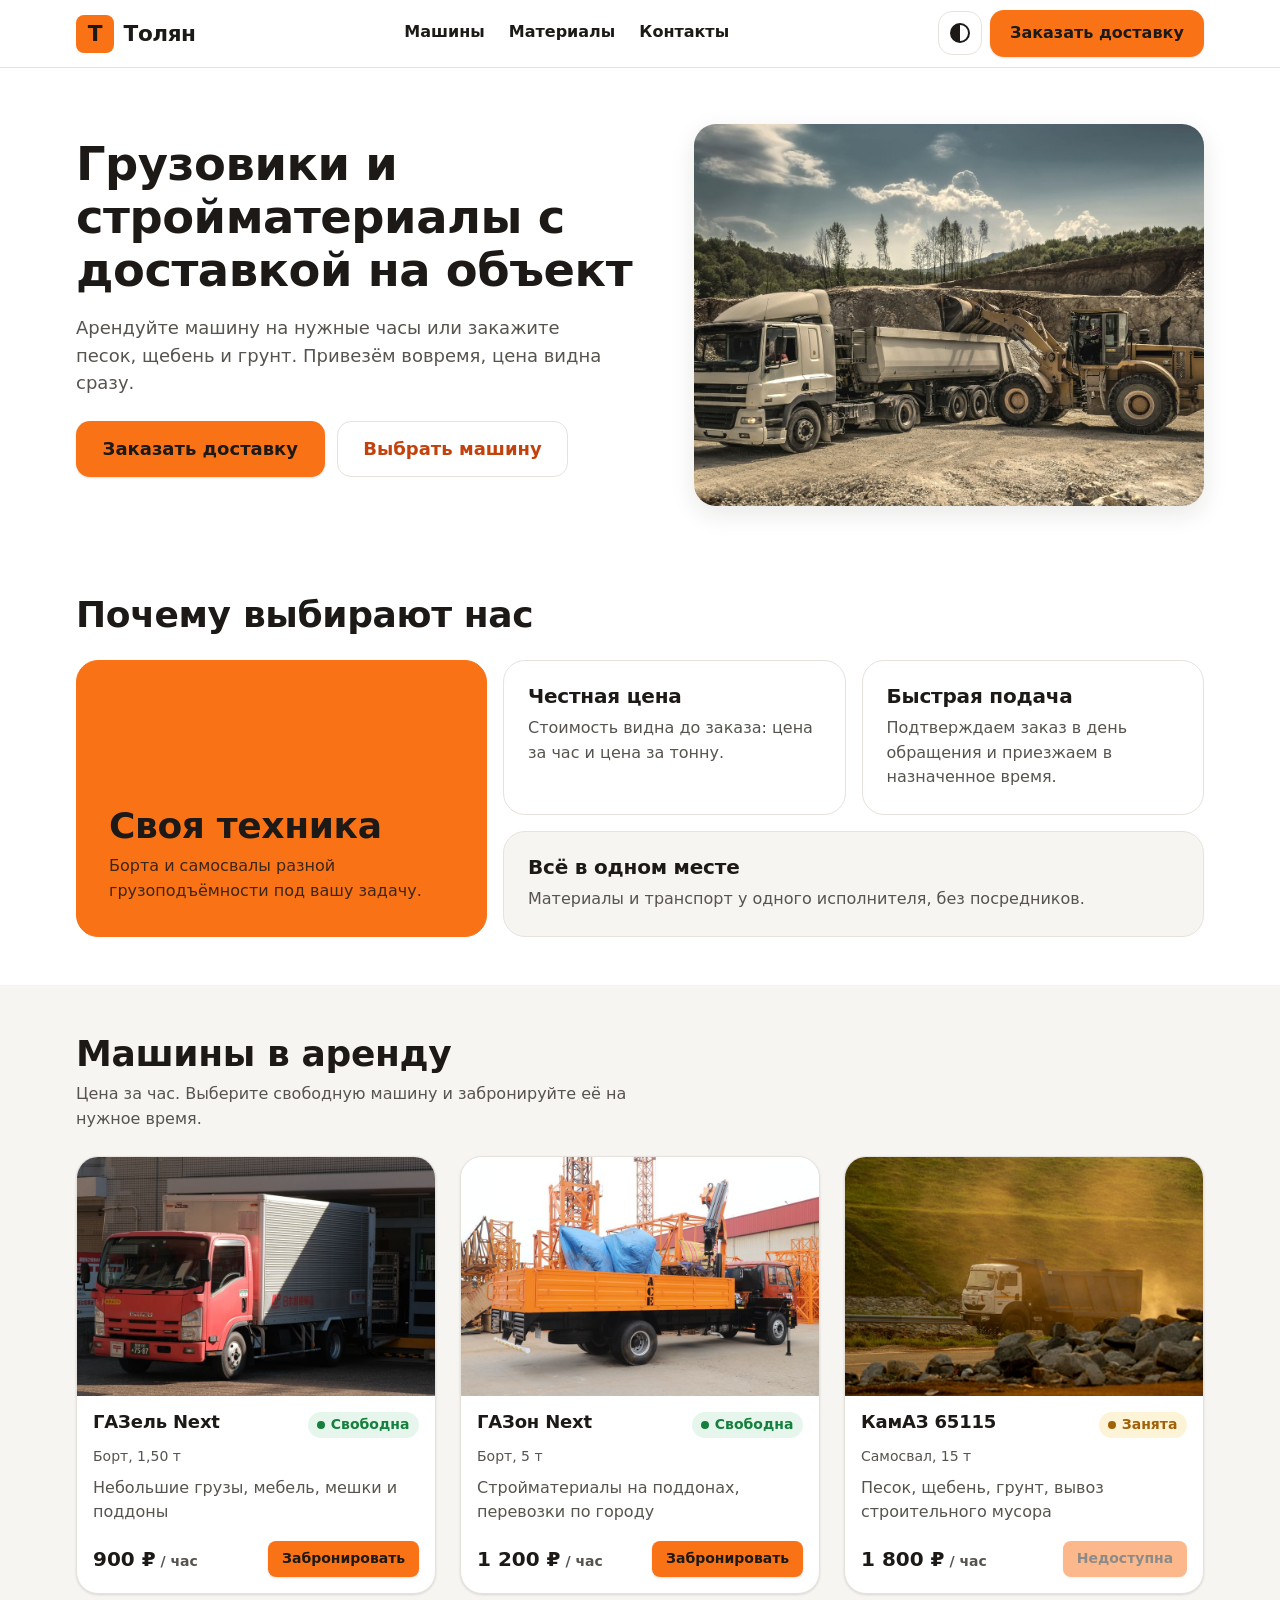
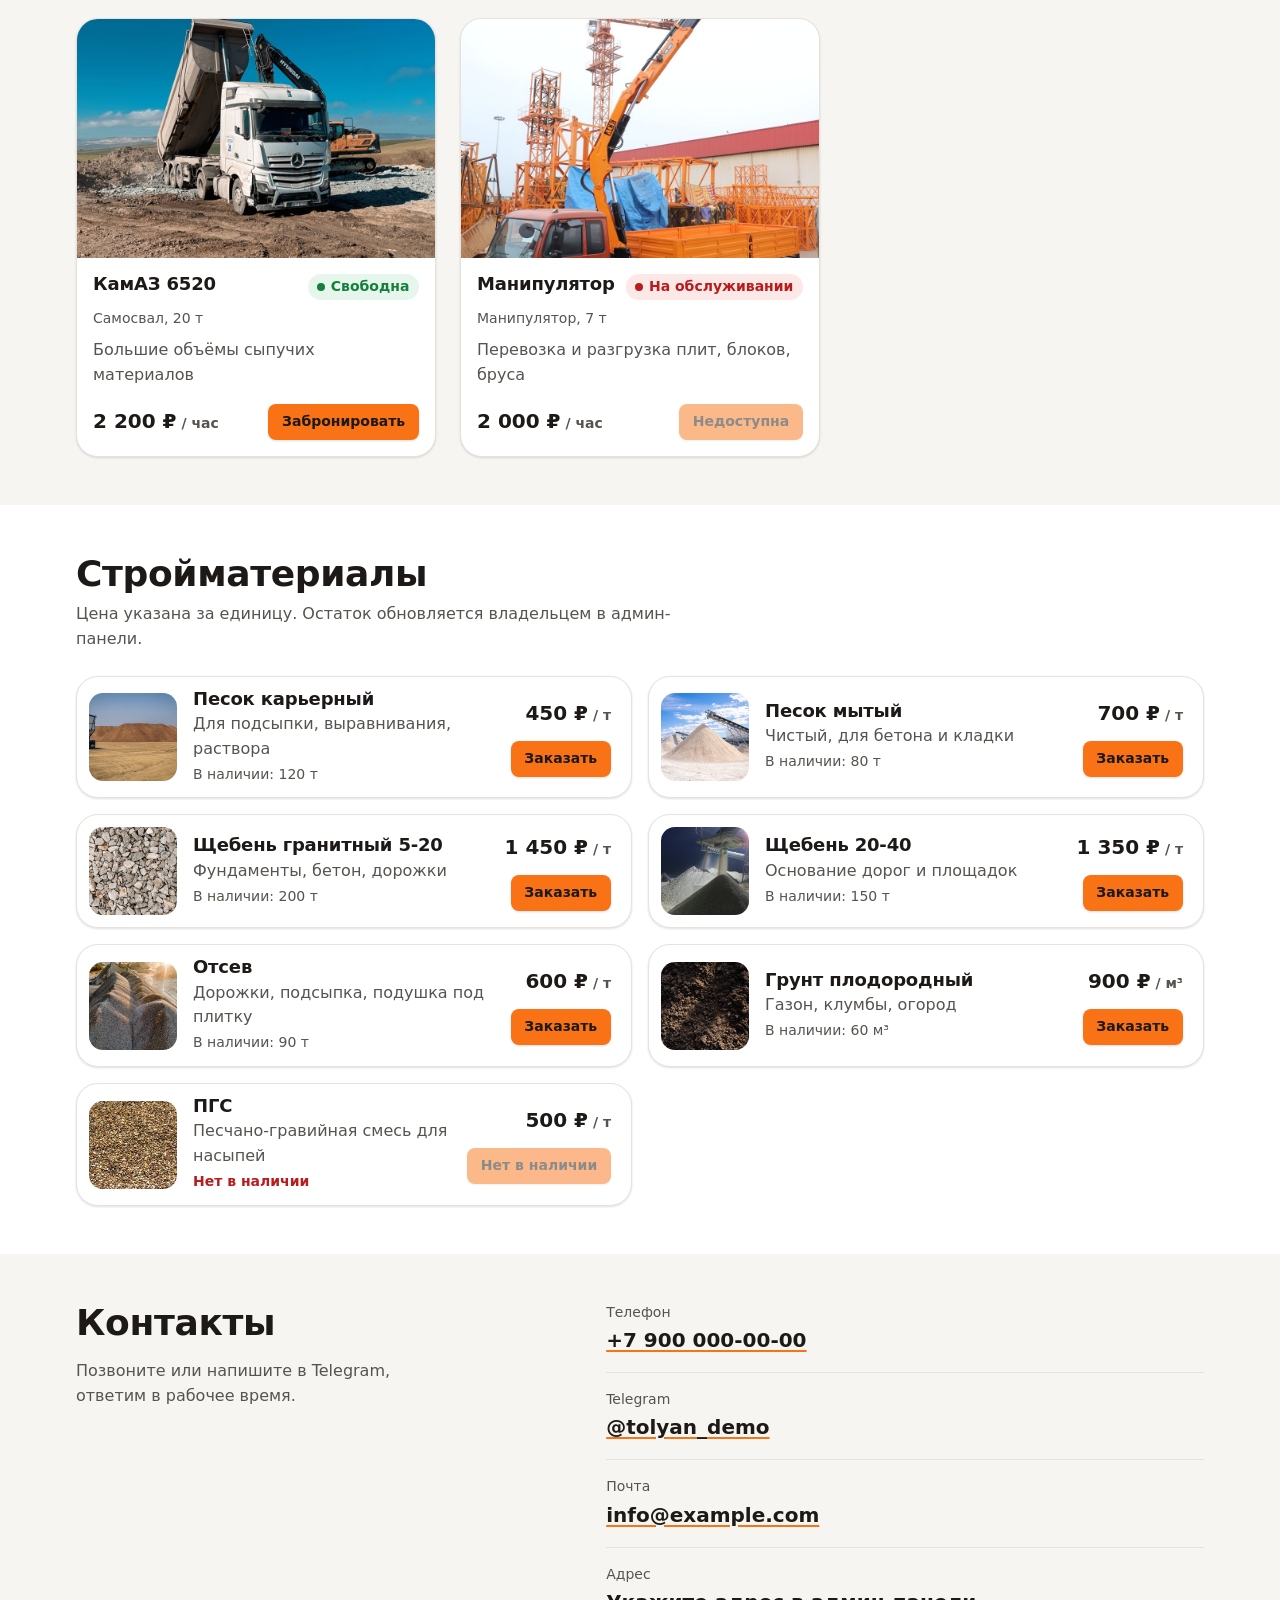
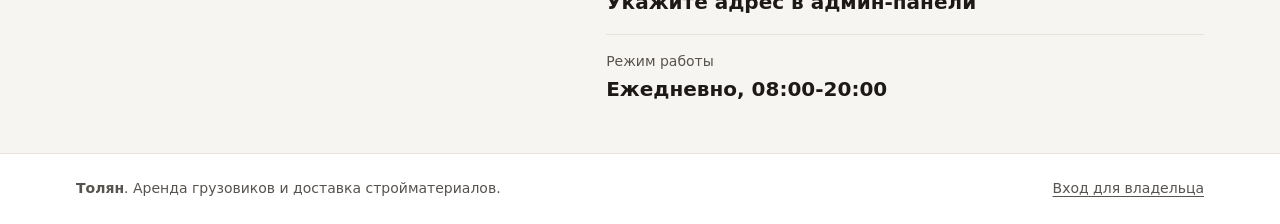
==== commit d34c69a1: "Delivery order form moved into a modal window Co-Authored-By: Claude Sonnet 5.5 <noreply@anthropic.c" ====
--- a/index.html
+++ b/index.html
@@ -26,15 +26,15 @@
       <nav class="main-nav" id="main-nav" aria-label="Разделы сайта">
         <a href="#trucks">Машины</a>
         <a href="#materials">Материалы</a>
-        <a href="#order">Оформление</a>
         <a href="#contacts">Контакты</a>
+        <button class="btn btn-primary nav-cta" type="button" data-open-delivery>Заказать доставку</button>
       </nav>
 
       <div class="header-actions">
         <button class="icon-btn theme-toggle" type="button" data-theme-toggle aria-pressed="false" aria-label="Включить тёмную тему">
           <span class="theme-icon" aria-hidden="true"></span>
         </button>
-        <a class="btn btn-primary header-cta" href="#order">Заказать доставку</a>
+        <button class="btn btn-primary header-cta" type="button" data-open-delivery>Заказать доставку</button>
         <button class="icon-btn nav-toggle" type="button" id="nav-toggle" aria-expanded="false" aria-controls="main-nav" aria-label="Открыть меню">
           <span class="burger" aria-hidden="true"></span>
         </button>
@@ -49,7 +49,7 @@
           <h1 data-setting="hero_title">Грузовики и стройматериалы с доставкой на объект</h1>
           <p class="hero-lead" data-setting="hero_subtitle">Арендуйте машину на нужные часы или закажите песок, щебень и грунт. Привезём вовремя, цена видна сразу.</p>
           <div class="hero-cta">
-            <a class="btn btn-primary btn-lg" href="#order">Заказать доставку</a>
+            <button class="btn btn-primary btn-lg" type="button" data-open-delivery>Заказать доставку</button>
             <a class="btn btn-outline btn-lg" href="#trucks">Выбрать машину</a>
           </div>
         </div>
@@ -91,17 +91,7 @@
       </div>
     </section>
 
-    <section class="section section-alt" id="order" aria-labelledby="order-title">
-      <div class="container order-wrap">
-        <div class="section-head reveal">
-          <h2 id="order-title">Оформление доставки</h2>
-          <p class="muted">Выберите материал, укажите адрес и дату. Итог посчитаем сразу, а текст заказа можно будет отправить в Telegram.</p>
-        </div>
-        <div id="delivery-host"><div class="skeleton skeleton-card"></div></div>
-      </div>
-    </section>
-
-    <section class="section" id="contacts" aria-labelledby="contacts-title">
+    <section class="section section-alt" id="contacts" aria-labelledby="contacts-title">
       <div class="container contacts-grid">
         <div class="reveal">
           <h2 id="contacts-title">Контакты</h2>
--- a/css/site.css
+++ b/css/site.css
@@ -119,7 +119,10 @@
 .empty-state { grid-column: 1 / -1; padding: var(--space-6); border: 1px dashed var(--border); border-radius: var(--r-lg); text-align: center; color: var(--muted); }
 
 /* Оформление доставки и модальные формы */
-.order-wrap { max-width: 880px; }
+.modal-wide { max-width: 720px; }
+.modal .order-card { padding: 0; border: 0; box-shadow: none; background: none; }
+.nav-cta { display: none; }
+@media (max-width: 899px) { .nav-cta { display: inline-flex; margin-top: var(--space-3); } }
 .order-card { display: grid; gap: var(--space-5); padding: var(--space-5); background: var(--surface); border: 1px solid var(--border); border-radius: var(--r-lg); box-shadow: var(--shadow-sm); }
 .order-block { display: grid; gap: var(--space-3); }
 .order-block h3 { font-size: var(--fs-lg); }
@@ -132,7 +135,7 @@
 .line-sum { font-weight: 700; text-align: right; grid-column: 1 / 2; }
 .line-remove { width: 40px; height: 40px; font-size: 1.25rem; }
 @media (min-width: 640px) {
-  .line-row { grid-template-columns: minmax(0, 1.6fr) minmax(0, 1fr) 110px 40px; }
+  .line-row { grid-template-columns: minmax(0, 1.6fr) minmax(0, 1fr) 110px; }
   .line-row .select { grid-column: auto; }
   .line-sum { grid-column: auto; }
 }
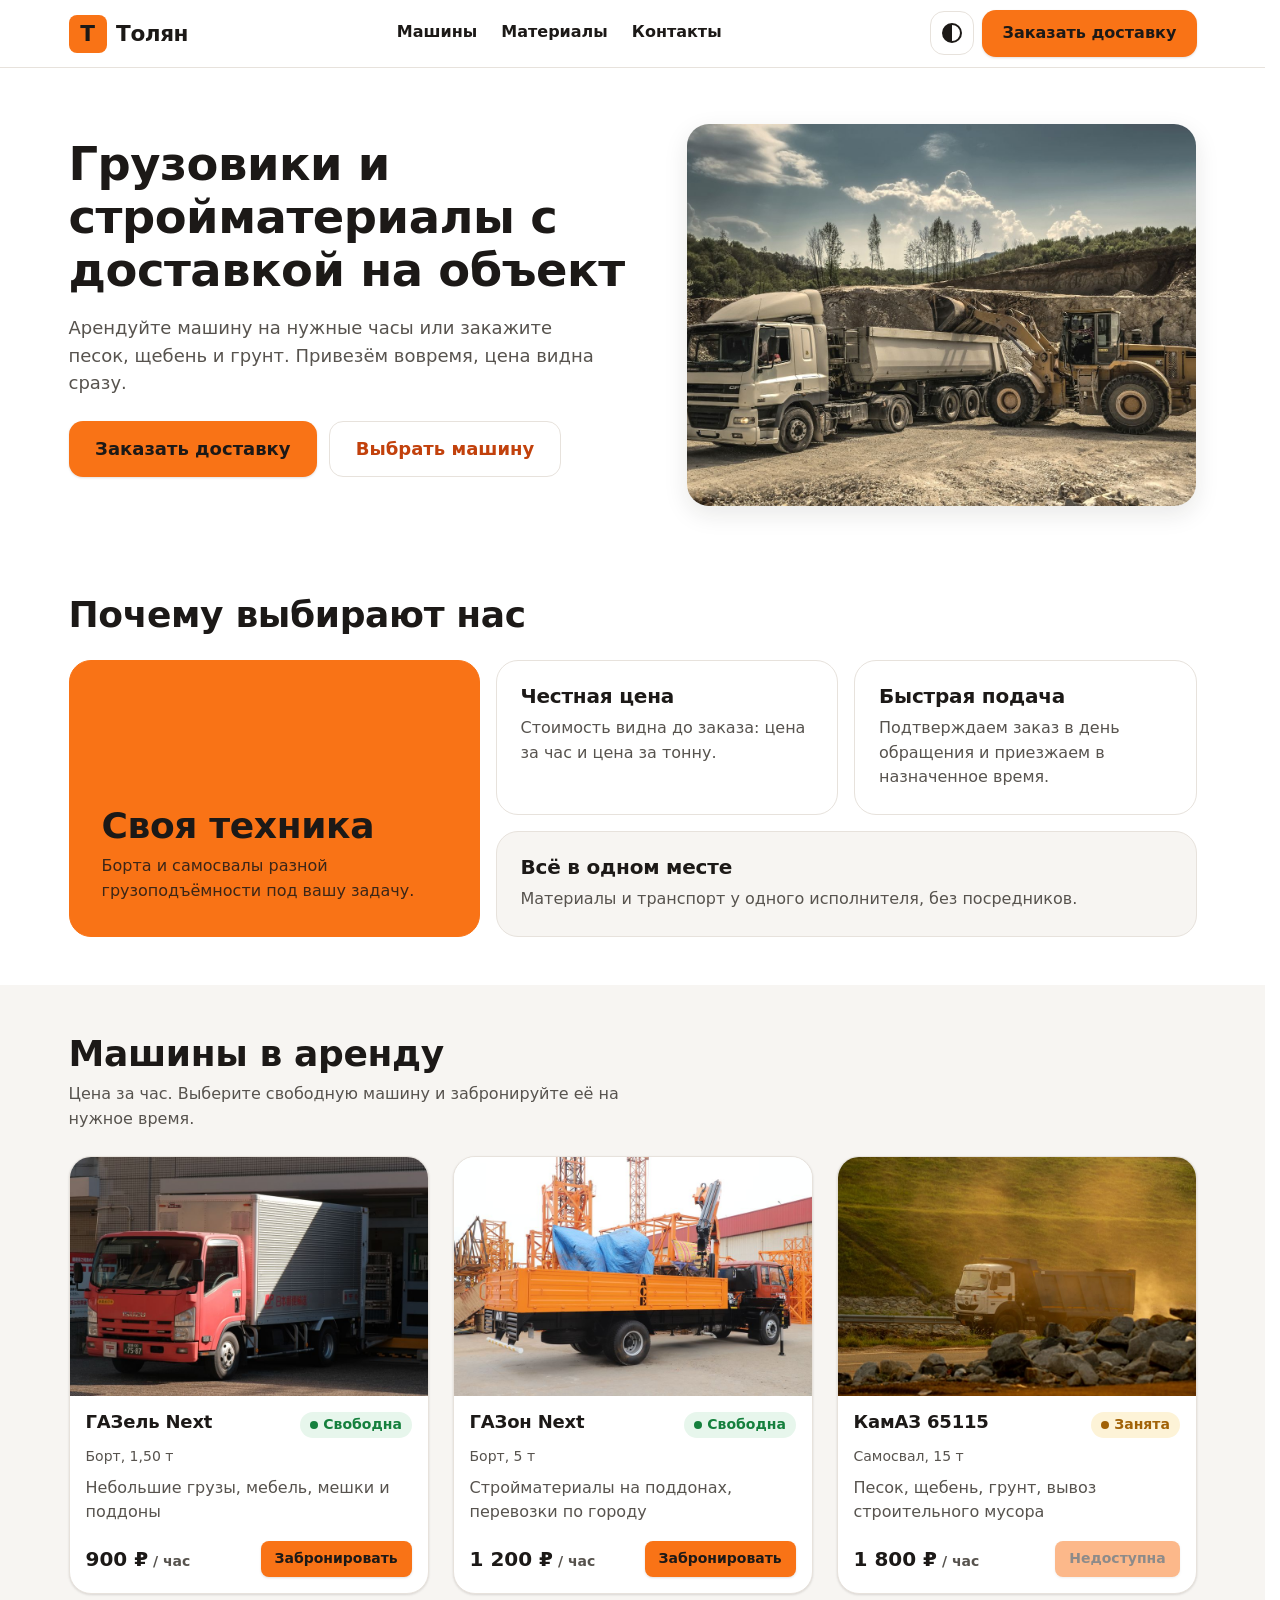
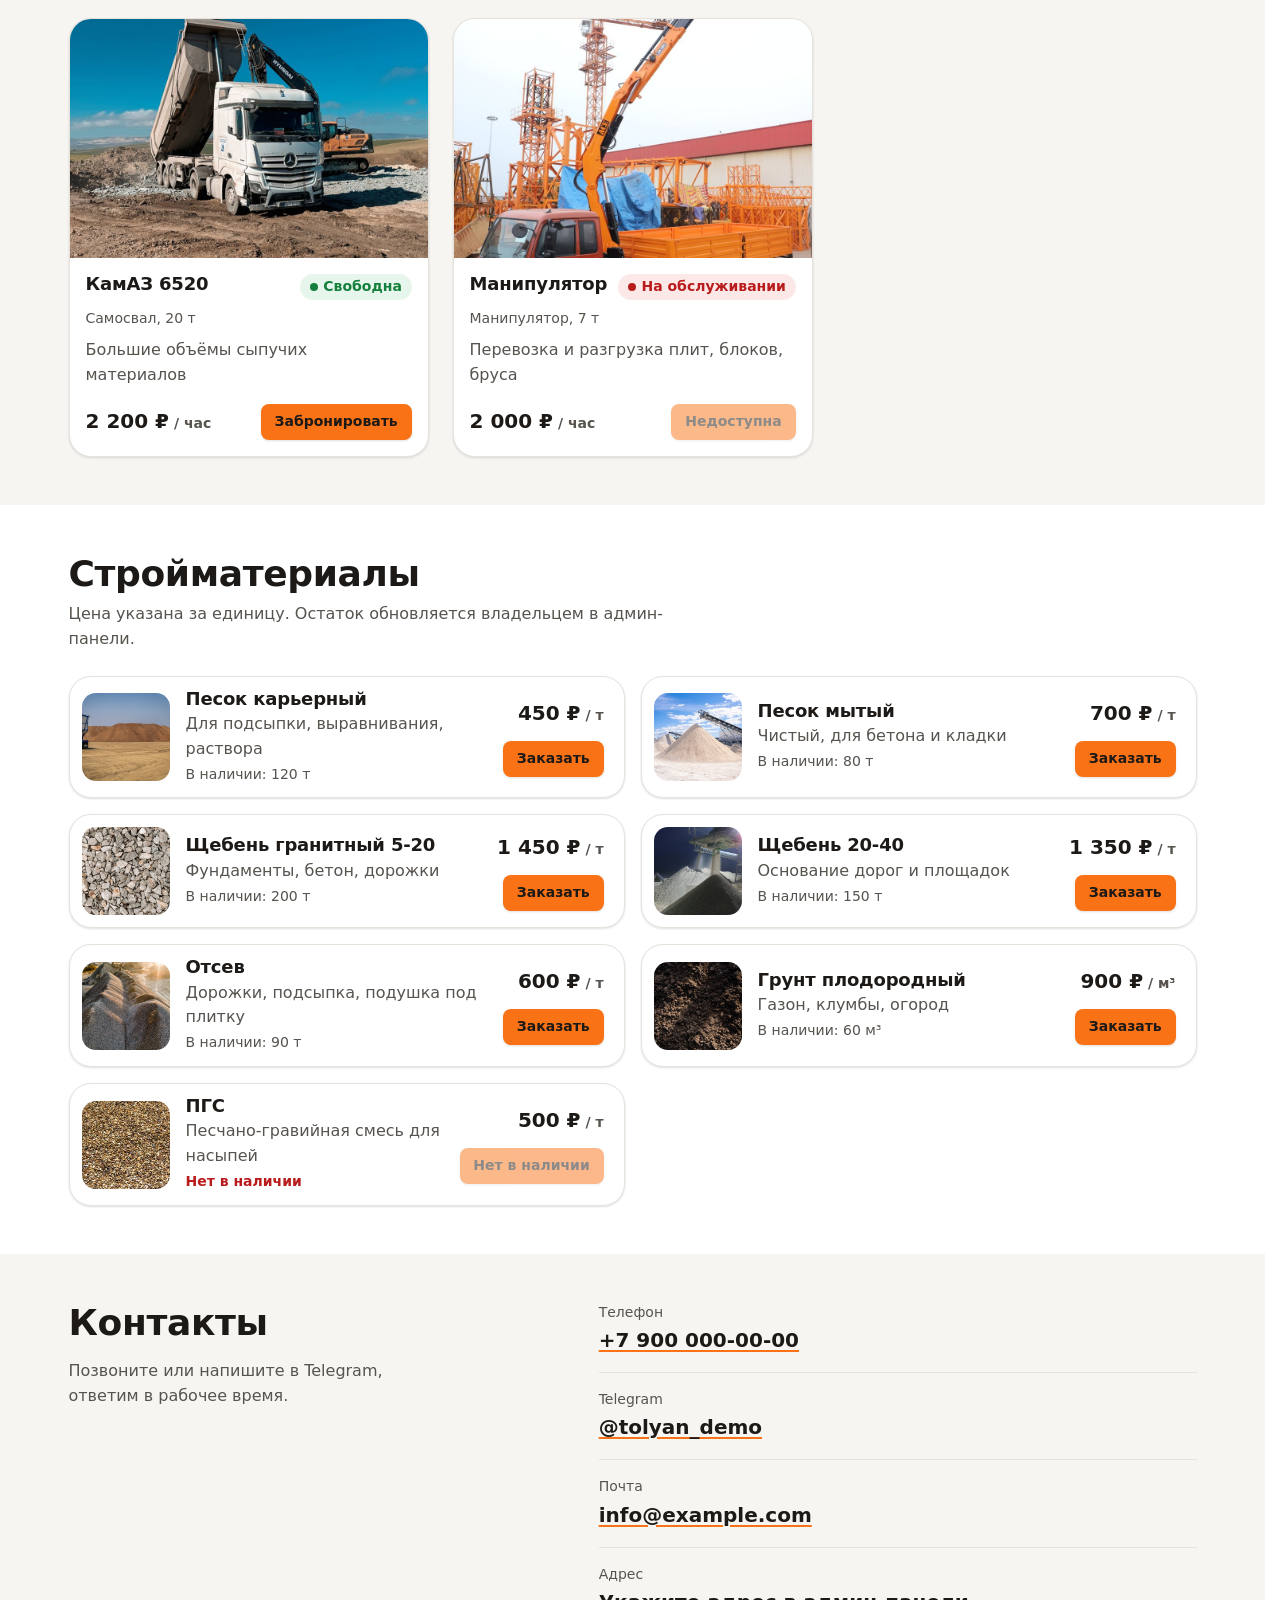
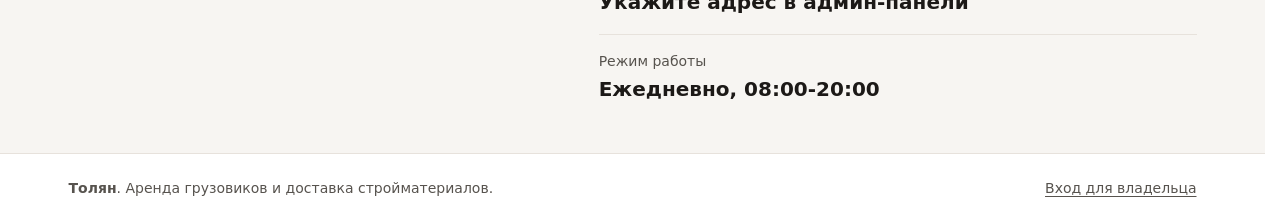
==== commit a5c6681f: "Address autocomplete (Photon / OpenStreetMap) with admin switch Co-Authored-By: Claude Sonnet 5.5 <n" ====
--- a/index.html
+++ b/index.html
@@ -115,10 +115,12 @@
   <script src="js/lib/calc.js"></script>
   <script src="js/lib/validate.js"></script>
   <script src="js/lib/order-message.js"></script>
+  <script src="js/lib/suggest.js"></script>
   <script src="js/seed.js"></script>
   <script src="js/store.js"></script>
   <script src="js/ui.js"></script>
   <script src="js/site.js"></script>
+  <script src="js/address-suggest.js"></script>
   <script src="js/orders.js"></script>
 </body>
 </html>
--- a/css/base.css
+++ b/css/base.css
@@ -1,6 +1,6 @@
 /* Общая база: reset, типографика, кнопки, формы, карточки, модальные окна, toast, анимации. */
 *, *::before, *::after { box-sizing: border-box; }
-html { -webkit-text-size-adjust: 100%; scroll-behavior: smooth; scroll-padding-top: 84px; }
+html { -webkit-text-size-adjust: 100%; scroll-behavior: smooth; scroll-padding-top: 84px; scrollbar-gutter: stable; }
 body {
   margin: 0; font-family: var(--font); font-size: var(--fs-base); line-height: 1.55;
   color: var(--text); background: var(--bg);
@@ -86,11 +86,19 @@
 .badge-accent { background: var(--accent-soft); color: var(--accent-text); }
 
 /* Модальное окно */
+/* Без backdrop-filter: размытие всей страницы под окном заметно тормозит на слабых видеокартах. */
 .modal-backdrop {
   position: fixed; inset: 0; z-index: 100; display: grid; place-items: center; padding: var(--space-4);
-  background: rgba(12, 10, 9, .55); backdrop-filter: blur(3px);
+  background: rgba(12, 10, 9, .62);
   animation: fade-in var(--t) var(--ease);
 }
+.modal-close { position: relative; flex: none; }
+.modal-close::before, .modal-close::after {
+  content: ""; position: absolute; left: 50%; top: 50%; width: 18px; height: 2px;
+  background: var(--text); border-radius: 2px;
+}
+.modal-close::before { transform: translate(-50%, -50%) rotate(45deg); }
+.modal-close::after { transform: translate(-50%, -50%) rotate(-45deg); }
 .modal {
   width: 100%; max-width: 520px; max-height: calc(100dvh - 2rem); overflow: auto;
   background: var(--surface); border: 1px solid var(--border); border-radius: var(--r-lg);
--- a/css/site.css
+++ b/css/site.css
@@ -8,8 +8,7 @@
 /* Шапка */
 .site-header {
   position: sticky; top: 0; z-index: 50; height: 68px;
-  background: color-mix(in srgb, var(--bg) 90%, transparent);
-  backdrop-filter: blur(10px); -webkit-backdrop-filter: blur(10px);
+  background: var(--bg);
   border-bottom: 1px solid var(--border);
 }
 .header-inner { display: flex; align-items: center; justify-content: space-between; gap: var(--space-4); height: 100%; }
@@ -119,6 +118,15 @@
 .empty-state { grid-column: 1 / -1; padding: var(--space-6); border: 1px dashed var(--border); border-radius: var(--r-lg); text-align: center; color: var(--muted); }
 
 /* Оформление доставки и модальные формы */
+/* Подсказки адреса */
+.suggest-wrap { position: relative; }
+.suggest-list {
+  position: absolute; left: 0; right: 0; top: calc(100% + 4px); z-index: 5; margin: 0; padding: var(--space-1);
+  list-style: none; background: var(--surface); border: 1px solid var(--border); border-radius: var(--r-md);
+  box-shadow: var(--shadow-md); max-height: 260px; overflow-y: auto;
+}
+.suggest-item { padding: .6rem .75rem; border-radius: var(--r-sm); cursor: pointer; font-size: var(--fs-sm); }
+.suggest-item:hover, .suggest-item[aria-selected="true"] { background: var(--accent-soft); }
 .modal-wide { max-width: 720px; }
 .modal .order-card { padding: 0; border: 0; box-shadow: none; background: none; }
 .nav-cta { display: none; }
